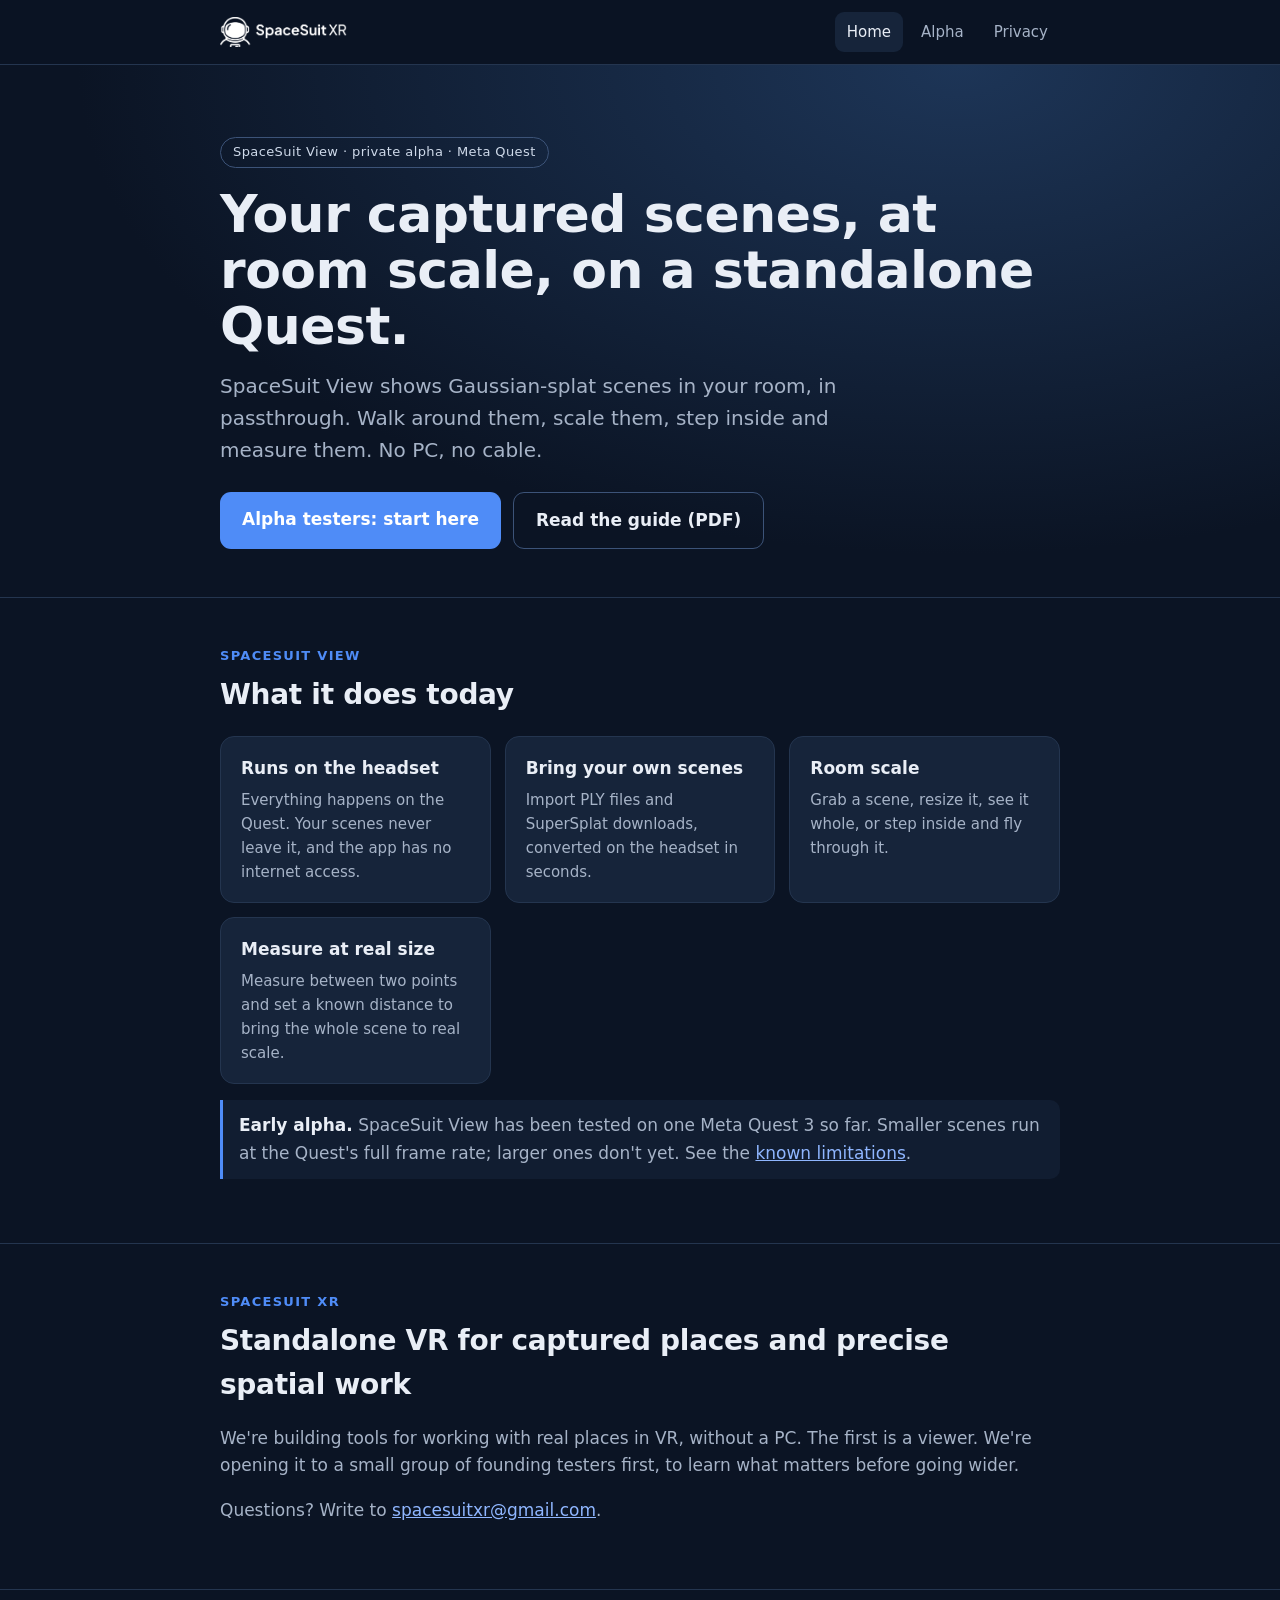
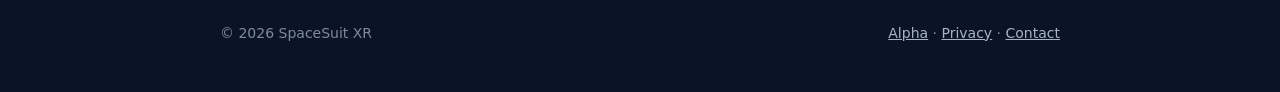
==== index.html @ 12842322 "spacesuitxr.com: home, alpha feedback page, privacy, guide Co-Authored-By: Claude Opus 5.5 <noreply@" ====
<!doctype html>
<html lang="en">
<head>
<meta charset="utf-8">
<meta name="viewport" content="width=device-width, initial-scale=1">
<title>SpaceSuit XR</title>
<meta name="description" content="Standalone VR for captured places and precise spatial work. SpaceSuit View, our first app, is in private alpha on Meta Quest.">
<link rel="icon" type="image/png" sizes="32x32" href="/assets/favicon-32.png">
<link rel="apple-touch-icon" href="/assets/apple-touch-icon.png">
<link rel="stylesheet" href="/assets/site.css">
</head>
<body>

<header class="top">
  <div class="wrap">
    <a class="brand" href="/"><img src="/assets/lockup-white.png" alt="SpaceSuit XR"></a>
    <nav class="nav">
      <a href="/" aria-current="page">Home</a>
      <a href="/alpha/">Alpha</a>
      <a href="/privacy/">Privacy</a>
    </nav>
  </div>
</header>

<main>
  <section class="hero">
    <div class="wrap">
      <span class="pill">SpaceSuit View · private alpha · Meta Quest</span>
      <h1>Your captured scenes, at room scale, on a standalone Quest.</h1>
      <p class="lede">SpaceSuit View shows Gaussian-splat scenes in your room, in passthrough. Walk around them, scale
        them, step inside and measure them. No PC, no cable.</p>
      <div class="btns">
        <a class="btn" href="/alpha/">Alpha testers: start here</a>
        <a class="btn ghost" href="/guide/SpaceSuit-View-Guide.pdf">Read the guide (PDF)</a>
      </div>
    </div>
  </section>

  <section class="block">
    <div class="wrap">
      <p class="kicker">SpaceSuit View</p>
      <h2>What it does today</h2>
      <div class="grid">
        <div class="card"><h3>Runs on the headset</h3><p>Everything happens on the Quest. Your scenes never leave it, and the app has no internet access.</p></div>
        <div class="card"><h3>Bring your own scenes</h3><p>Import PLY files and SuperSplat downloads, converted on the headset in seconds.</p></div>
        <div class="card"><h3>Room scale</h3><p>Grab a scene, resize it, see it whole, or step inside and fly through it.</p></div>
        <div class="card"><h3>Measure at real size</h3><p>Measure between two points and set a known distance to bring the whole scene to real scale.</p></div>
      </div>
      <p class="note"><b>Early alpha.</b> SpaceSuit View has been tested on one Meta Quest 3 so far. Smaller scenes
        run at the Quest's full frame rate; larger ones don't yet. See the
        <a href="/alpha/#limitations">known limitations</a>.</p>
    </div>
  </section>

  <section class="block">
    <div class="wrap">
      <p class="kicker">SpaceSuit XR</p>
      <h2>Standalone VR for captured places and precise spatial work</h2>
      <p class="muted">We're building tools for working with real places in VR, without a PC. The first is a viewer.
        We're opening it to a small group of founding testers first, to learn what matters before going wider.</p>
      <p class="muted">Questions? Write to <a href="mailto:spacesuitxr@gmail.com">spacesuitxr@gmail.com</a>.</p>
    </div>
  </section>
</main>

<footer>
  <div class="wrap">
    <span>© 2026 SpaceSuit XR</span>
    <span><a href="/alpha/">Alpha</a> · <a href="/privacy/">Privacy</a> · <a href="mailto:spacesuitxr@gmail.com">Contact</a></span>
  </div>
</footer>

</body>
</html>
---- assets/site.css ----
/* SpaceSuit XR site. One stylesheet, no build step. Dark by design: the brand is navy and the
   alpha page is mostly read in the Quest Browser. */
:root {
  --bg: #0b1424;
  --bg-2: #111d31;
  --panel: #16243a;
  --line: #24354f;
  --text: #e9eef6;
  --soft: #a6b3c7;
  --faint: #7d8ba1;
  --blue: #4f8cf7;
  --blue-2: #3a74db;
  --ok: #3fbf86;
  --warn: #e8a33a;
  --err: #ef6b6b;
  --radius: 14px;
  --wrap: 880px;
}
* { box-sizing: border-box; }
html { -webkit-text-size-adjust: 100%; }
body {
  margin: 0;
  background: var(--bg);
  color: var(--text);
  font: 17px/1.6 "Segoe UI", system-ui, -apple-system, Roboto, "Helvetica Neue", Arial, sans-serif;
}
a { color: #8fb6ff; }
a:hover { color: #b8d0ff; }
img { max-width: 100%; height: auto; }

.wrap { max-width: var(--wrap); margin: 0 auto; padding: 0 20px; }

/* header */
.top { border-bottom: 1px solid var(--line); background: rgba(11, 20, 36, 0.92); position: sticky; top: 0; z-index: 5;
       backdrop-filter: blur(6px); }
.top .wrap { display: flex; align-items: center; justify-content: space-between; gap: 16px; min-height: 64px; }
.brand img { height: 30px; width: auto; display: block; }
.nav { display: flex; gap: 6px; flex-wrap: wrap; }
.nav a { color: var(--soft); text-decoration: none; padding: 8px 12px; border-radius: 9px; font-size: 15px; }
.nav a:hover, .nav a[aria-current="page"] { color: var(--text); background: var(--panel); }

/* hero */
.hero { padding: 72px 0 48px; background: radial-gradient(ellipse at 75% 0%, #1d3557 0%, var(--bg) 65%); }
.pill { display: inline-block; font-size: 13px; letter-spacing: 0.4px; color: #cfdaea; border: 1px solid #3c5378;
        border-radius: 999px; padding: 4px 12px; margin-bottom: 18px; }
h1 { font-size: clamp(34px, 6vw, 52px); line-height: 1.08; margin: 0 0 16px; letter-spacing: -0.5px; }
.lede { font-size: 20px; color: var(--soft); max-width: 640px; margin: 0 0 26px; }
h2 { font-size: 28px; margin: 0 0 8px; letter-spacing: -0.3px; }
h3 { font-size: 19px; margin: 26px 0 8px; }
section.block { padding: 48px 0; border-top: 1px solid var(--line); }
.kicker { color: var(--blue); font-size: 13px; font-weight: 600; letter-spacing: 1.3px; text-transform: uppercase;
          margin: 0 0 6px; }
.muted { color: var(--soft); }
.small { font-size: 14px; color: var(--faint); }

.btn { display: inline-block; background: var(--blue); color: #fff; text-decoration: none; font-weight: 600;
       border: 0; border-radius: 11px; padding: 14px 22px; font-size: 17px; cursor: pointer; min-height: 52px; }
.btn:hover { background: var(--blue-2); color: #fff; }
.btn.ghost { background: transparent; border: 1px solid #3c5378; color: var(--text); }
.btn.ghost:hover { background: var(--panel); }
.btns { display: flex; gap: 12px; flex-wrap: wrap; }

.grid { display: grid; grid-template-columns: repeat(auto-fit, minmax(240px, 1fr)); gap: 14px; margin-top: 18px; }
.card { background: var(--panel); border: 1px solid var(--line); border-radius: var(--radius); padding: 18px 20px; }
.card h3 { margin: 0 0 6px; font-size: 17px; }
.card p { margin: 0; color: var(--soft); font-size: 15px; }

.note { background: var(--bg-2); border-left: 3px solid var(--blue); border-radius: 0 10px 10px 0; padding: 12px 16px;
        margin: 16px 0; color: var(--soft); }
.note b { color: var(--text); }

ol.steps { padding-left: 22px; }
ol.steps li { margin-bottom: 8px; }

table { width: 100%; border-collapse: collapse; margin: 10px 0 16px; font-size: 15px; }
th { text-align: left; color: var(--faint); font-weight: 600; font-size: 13px; letter-spacing: 0.8px;
     text-transform: uppercase; border-bottom: 1px solid var(--line); padding: 8px 10px; }
td { border-bottom: 1px solid var(--line); padding: 10px; vertical-align: top; }

.drawing { background: var(--panel); border-radius: var(--radius); padding: 16px; margin: 16px 0; }
.drawing img { display: block; width: 100%; }

/* feedback form: large targets for a controller pointer */
form.fb { background: var(--panel); border: 1px solid var(--line); border-radius: var(--radius); padding: 24px;
          margin-top: 18px; }
.field { margin-bottom: 22px; border: 0; padding: 0; }
.field > label, .field > legend { display: block; font-weight: 600; margin-bottom: 8px; padding: 0; }
.field .hint { display: block; font-weight: 400; color: var(--faint); font-size: 14px; margin-top: 2px; }
input[type="text"], input[type="email"], textarea, select {
  width: 100%; background: var(--bg); color: var(--text); border: 1px solid #33496b; border-radius: 10px;
  padding: 13px 14px; font: inherit; min-height: 52px;
}
textarea { min-height: 150px; resize: vertical; }
input:focus, textarea:focus, select:focus { outline: 2px solid var(--blue); outline-offset: 1px; border-color: var(--blue); }
.choices { display: flex; flex-wrap: wrap; gap: 10px; }
.choices label { display: flex; align-items: center; gap: 10px; background: var(--bg); border: 1px solid #33496b;
                 border-radius: 10px; padding: 12px 16px; min-height: 52px; cursor: pointer; font-weight: 500; }
.choices input { width: 20px; height: 20px; accent-color: var(--blue); margin: 0; }
.choices label:has(input:checked) { border-color: var(--blue); background: #1a2d4d; }
.row2 { display: grid; grid-template-columns: 1fr 1fr; gap: 14px; }
.status { margin-top: 14px; padding: 12px 16px; border-radius: 10px; display: none; }
.status.ok { display: block; background: rgba(63, 191, 134, 0.12); border: 1px solid var(--ok); }
.status.err { display: block; background: rgba(239, 107, 107, 0.12); border: 1px solid var(--err); }

/* footer */
footer { border-top: 1px solid var(--line); padding: 32px 0 48px; color: var(--faint); font-size: 14px; }
footer .wrap { display: flex; justify-content: space-between; gap: 16px; flex-wrap: wrap; }
footer a { color: var(--soft); }

/* privacy page and other long text */
.prose { max-width: 720px; }
.prose h2 { margin-top: 36px; font-size: 22px; }
.prose ul { padding-left: 22px; }
.prose li { margin-bottom: 6px; }

@media (max-width: 640px) {
  body { font-size: 16px; }
  .hero { padding: 48px 0 32px; }
  .row2 { grid-template-columns: 1fr; }
  .nav a { padding: 8px 9px; }
  .brand img { height: 24px; }
  form.fb { padding: 18px; }
}
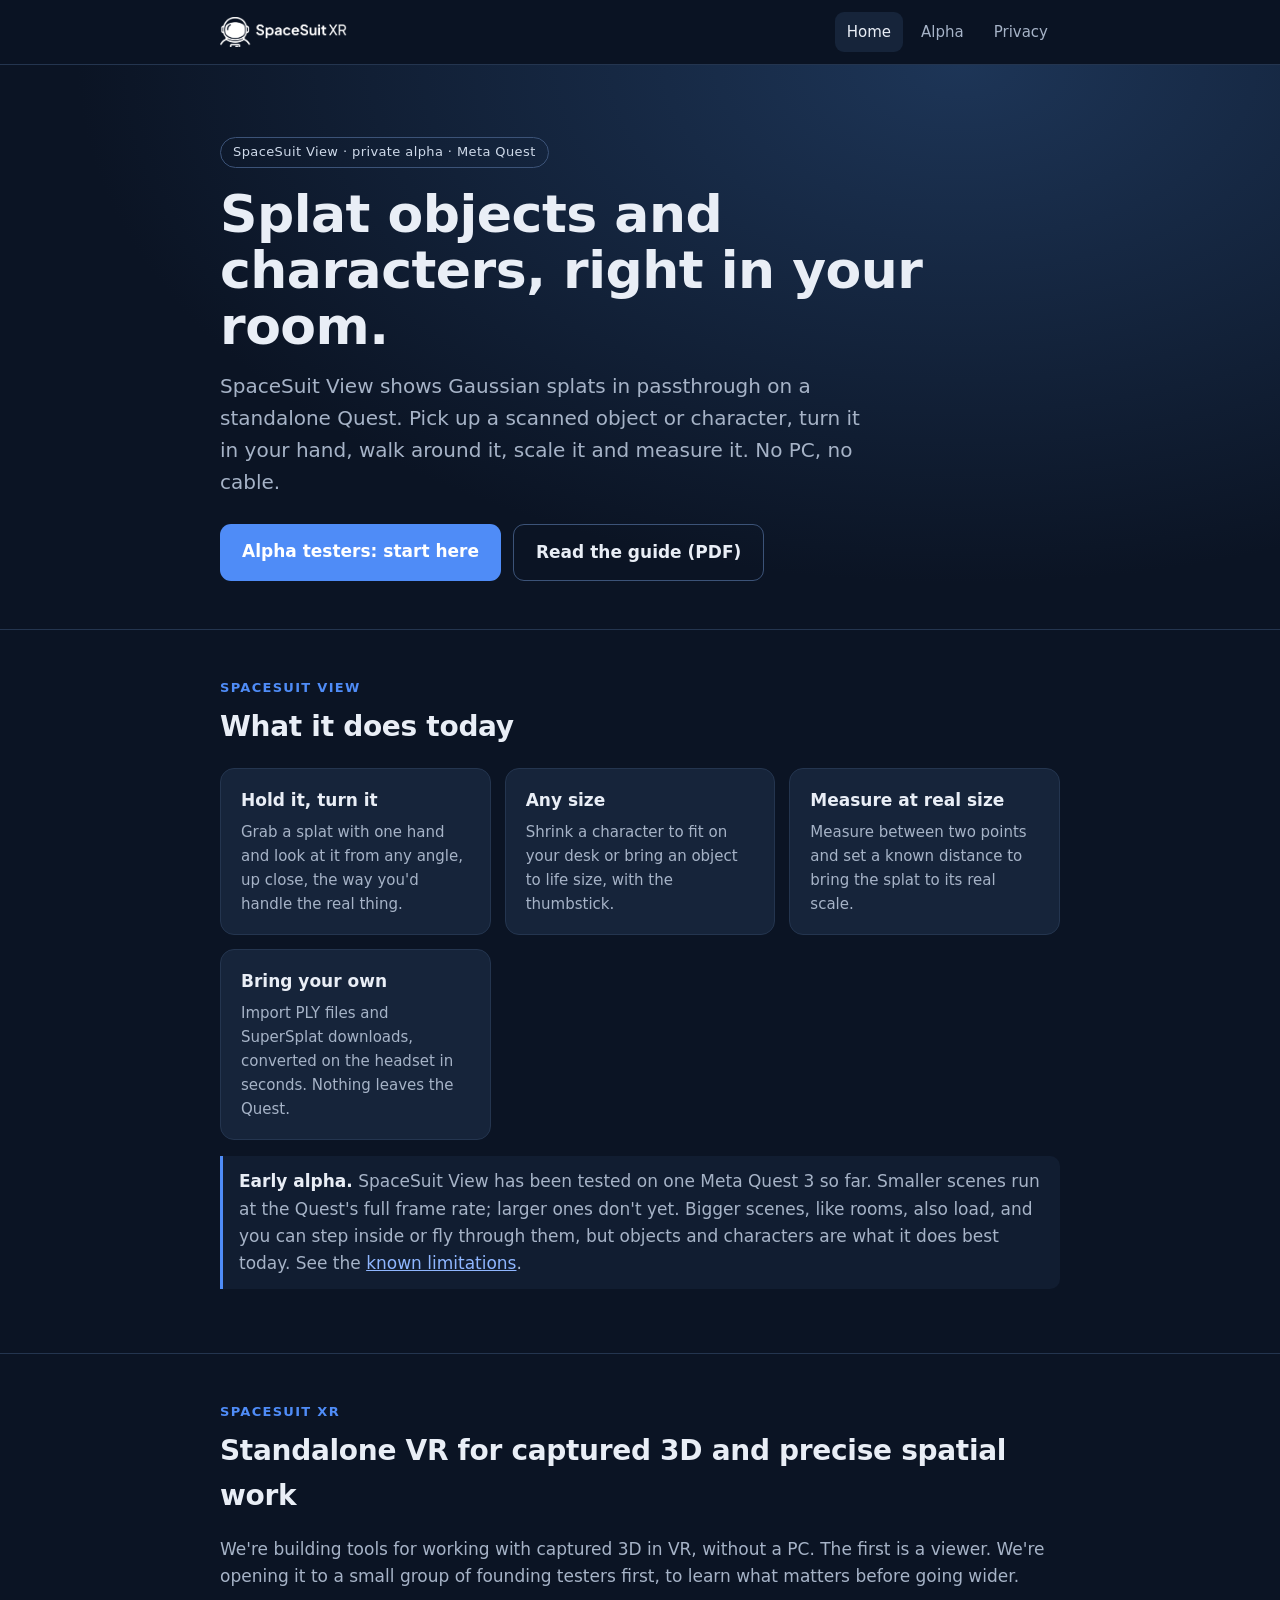
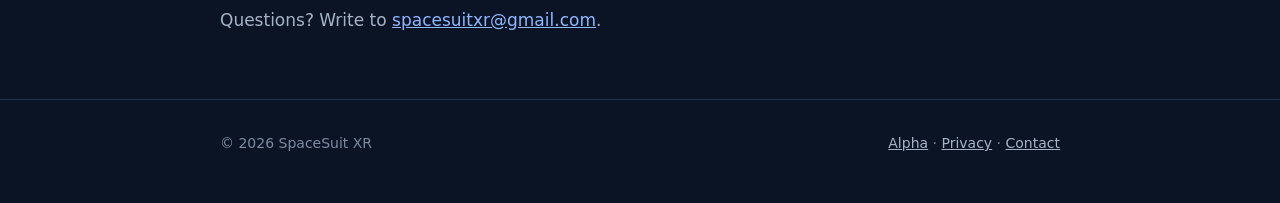
==== commit f1b0ddc4: "Lead with objects and characters, not places; rooms as a secondary use Co-Authored-By: Claude Opus 5" ====
--- a/index.html
+++ b/index.html
@@ -4,7 +4,7 @@
 <meta charset="utf-8">
 <meta name="viewport" content="width=device-width, initial-scale=1">
 <title>SpaceSuit XR</title>
-<meta name="description" content="Standalone VR for captured places and precise spatial work. SpaceSuit View, our first app, is in private alpha on Meta Quest.">
+<meta name="description" content="SpaceSuit View puts Gaussian-splat objects and characters in your room on a standalone Meta Quest. Pick them up, turn them, scale and measure them. Private alpha.">
 <link rel="icon" type="image/png" sizes="32x32" href="/assets/favicon-32.png">
 <link rel="apple-touch-icon" href="/assets/apple-touch-icon.png">
 <link rel="stylesheet" href="/assets/site.css">
@@ -26,9 +26,9 @@
   <section class="hero">
     <div class="wrap">
       <span class="pill">SpaceSuit View · private alpha · Meta Quest</span>
-      <h1>Your captured scenes, at room scale, on a standalone Quest.</h1>
-      <p class="lede">SpaceSuit View shows Gaussian-splat scenes in your room, in passthrough. Walk around them, scale
-        them, step inside and measure them. No PC, no cable.</p>
+      <h1>Splat objects and characters, right in your room.</h1>
+      <p class="lede">SpaceSuit View shows Gaussian splats in passthrough on a standalone Quest. Pick up a scanned
+        object or character, turn it in your hand, walk around it, scale it and measure it. No PC, no cable.</p>
       <div class="btns">
         <a class="btn" href="/alpha/">Alpha testers: start here</a>
         <a class="btn ghost" href="/guide/SpaceSuit-View-Guide.pdf">Read the guide (PDF)</a>
@@ -41,13 +41,14 @@
       <p class="kicker">SpaceSuit View</p>
       <h2>What it does today</h2>
       <div class="grid">
-        <div class="card"><h3>Runs on the headset</h3><p>Everything happens on the Quest. Your scenes never leave it, and the app has no internet access.</p></div>
-        <div class="card"><h3>Bring your own scenes</h3><p>Import PLY files and SuperSplat downloads, converted on the headset in seconds.</p></div>
-        <div class="card"><h3>Room scale</h3><p>Grab a scene, resize it, see it whole, or step inside and fly through it.</p></div>
-        <div class="card"><h3>Measure at real size</h3><p>Measure between two points and set a known distance to bring the whole scene to real scale.</p></div>
+        <div class="card"><h3>Hold it, turn it</h3><p>Grab a splat with one hand and look at it from any angle, up close, the way you'd handle the real thing.</p></div>
+        <div class="card"><h3>Any size</h3><p>Shrink a character to fit on your desk or bring an object to life size, with the thumbstick.</p></div>
+        <div class="card"><h3>Measure at real size</h3><p>Measure between two points and set a known distance to bring the splat to its real scale.</p></div>
+        <div class="card"><h3>Bring your own</h3><p>Import PLY files and SuperSplat downloads, converted on the headset in seconds. Nothing leaves the Quest.</p></div>
       </div>
       <p class="note"><b>Early alpha.</b> SpaceSuit View has been tested on one Meta Quest 3 so far. Smaller scenes
-        run at the Quest's full frame rate; larger ones don't yet. See the
+        run at the Quest's full frame rate; larger ones don't yet. Bigger scenes, like rooms, also load, and you can step
+        inside or fly through them, but objects and characters are what it does best today. See the
         <a href="/alpha/#limitations">known limitations</a>.</p>
     </div>
   </section>
@@ -55,8 +56,8 @@
   <section class="block">
     <div class="wrap">
       <p class="kicker">SpaceSuit XR</p>
-      <h2>Standalone VR for captured places and precise spatial work</h2>
-      <p class="muted">We're building tools for working with real places in VR, without a PC. The first is a viewer.
+      <h2>Standalone VR for captured 3D and precise spatial work</h2>
+      <p class="muted">We're building tools for working with captured 3D in VR, without a PC. The first is a viewer.
         We're opening it to a small group of founding testers first, to learn what matters before going wider.</p>
       <p class="muted">Questions? Write to <a href="mailto:spacesuitxr@gmail.com">spacesuitxr@gmail.com</a>.</p>
     </div>
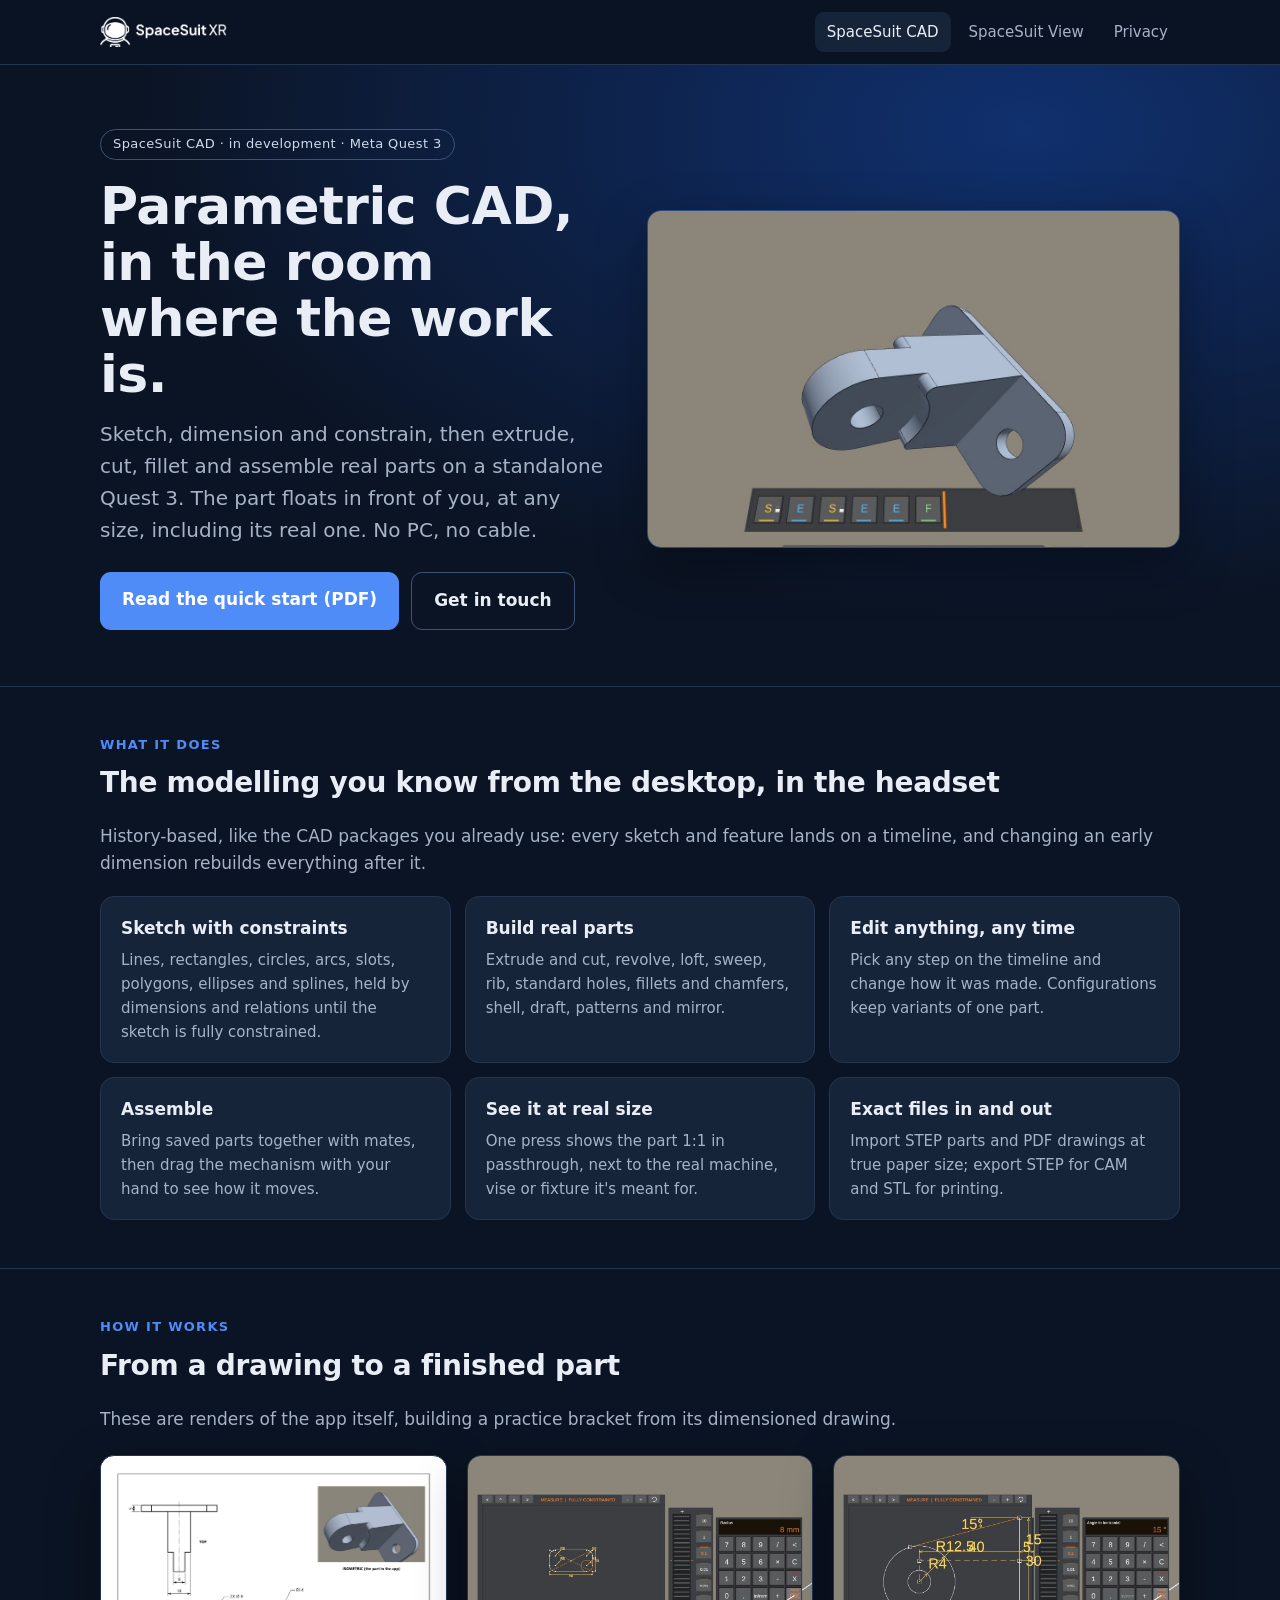
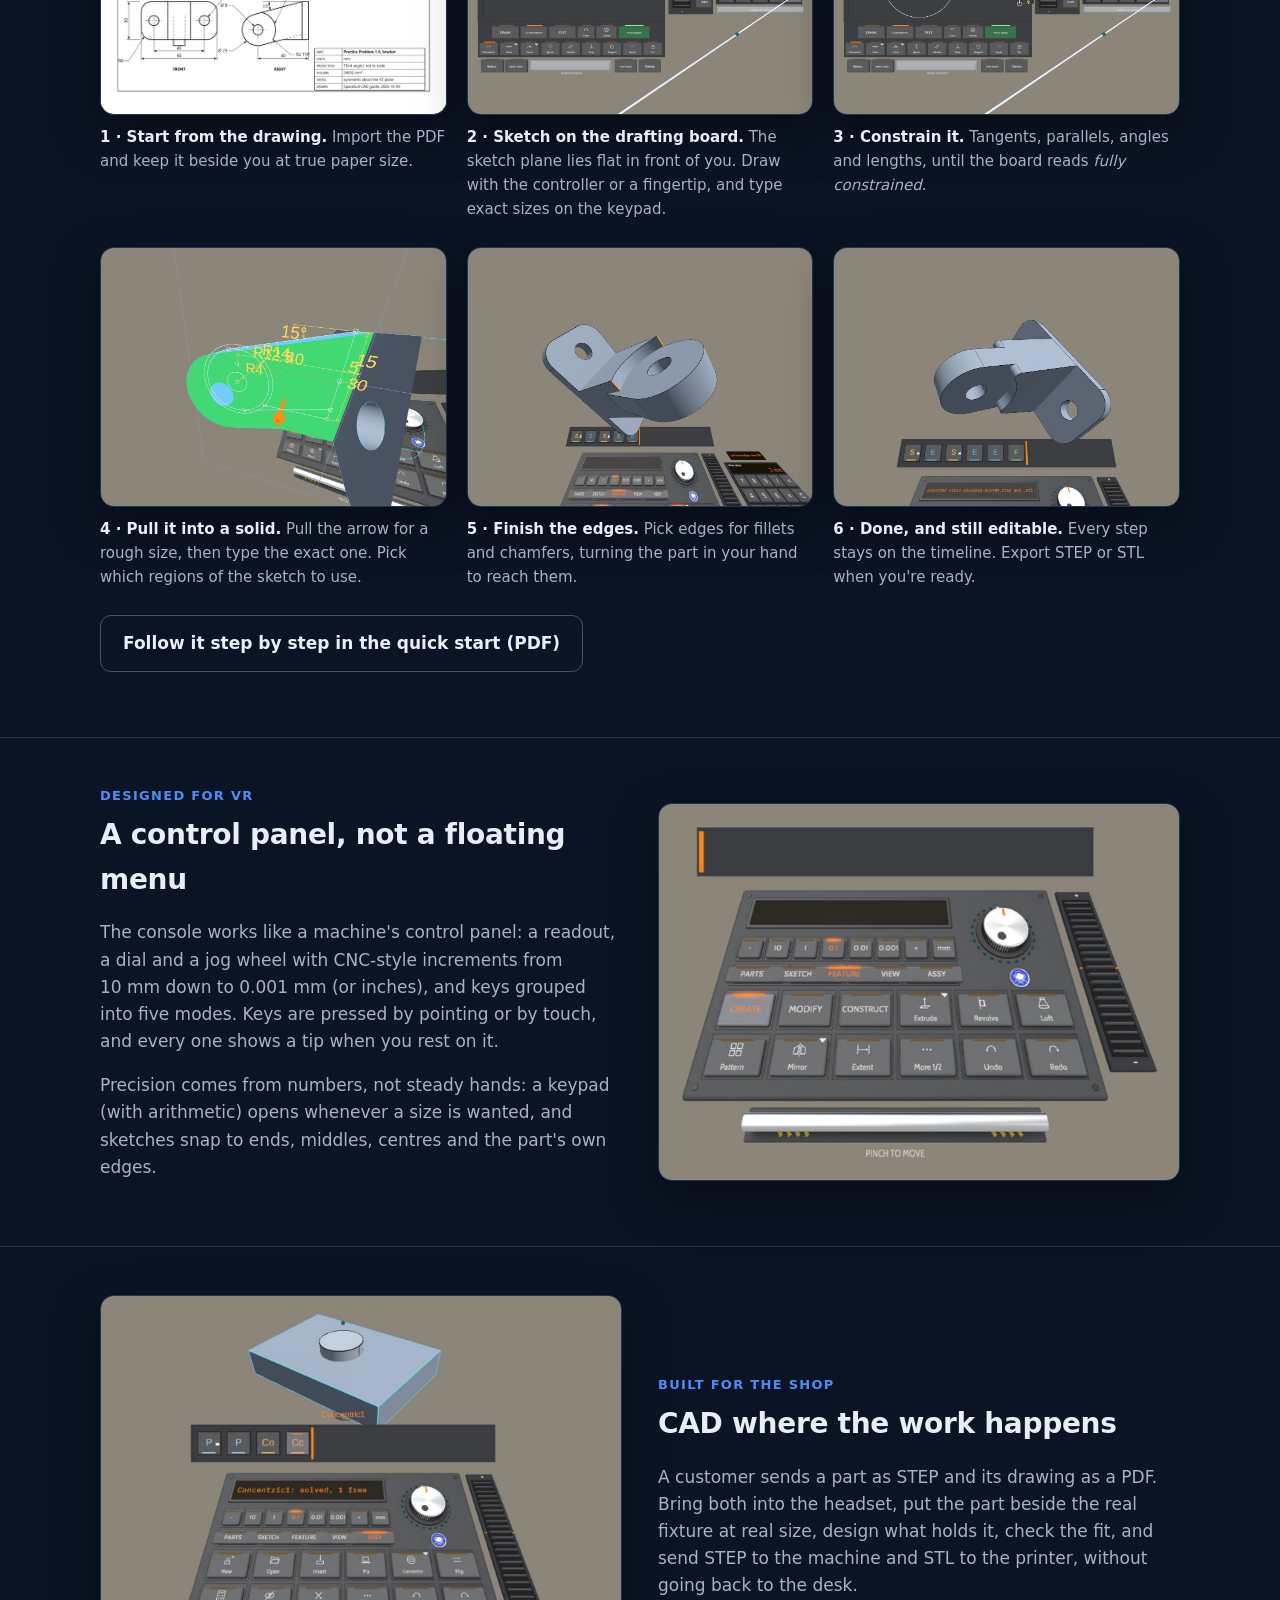
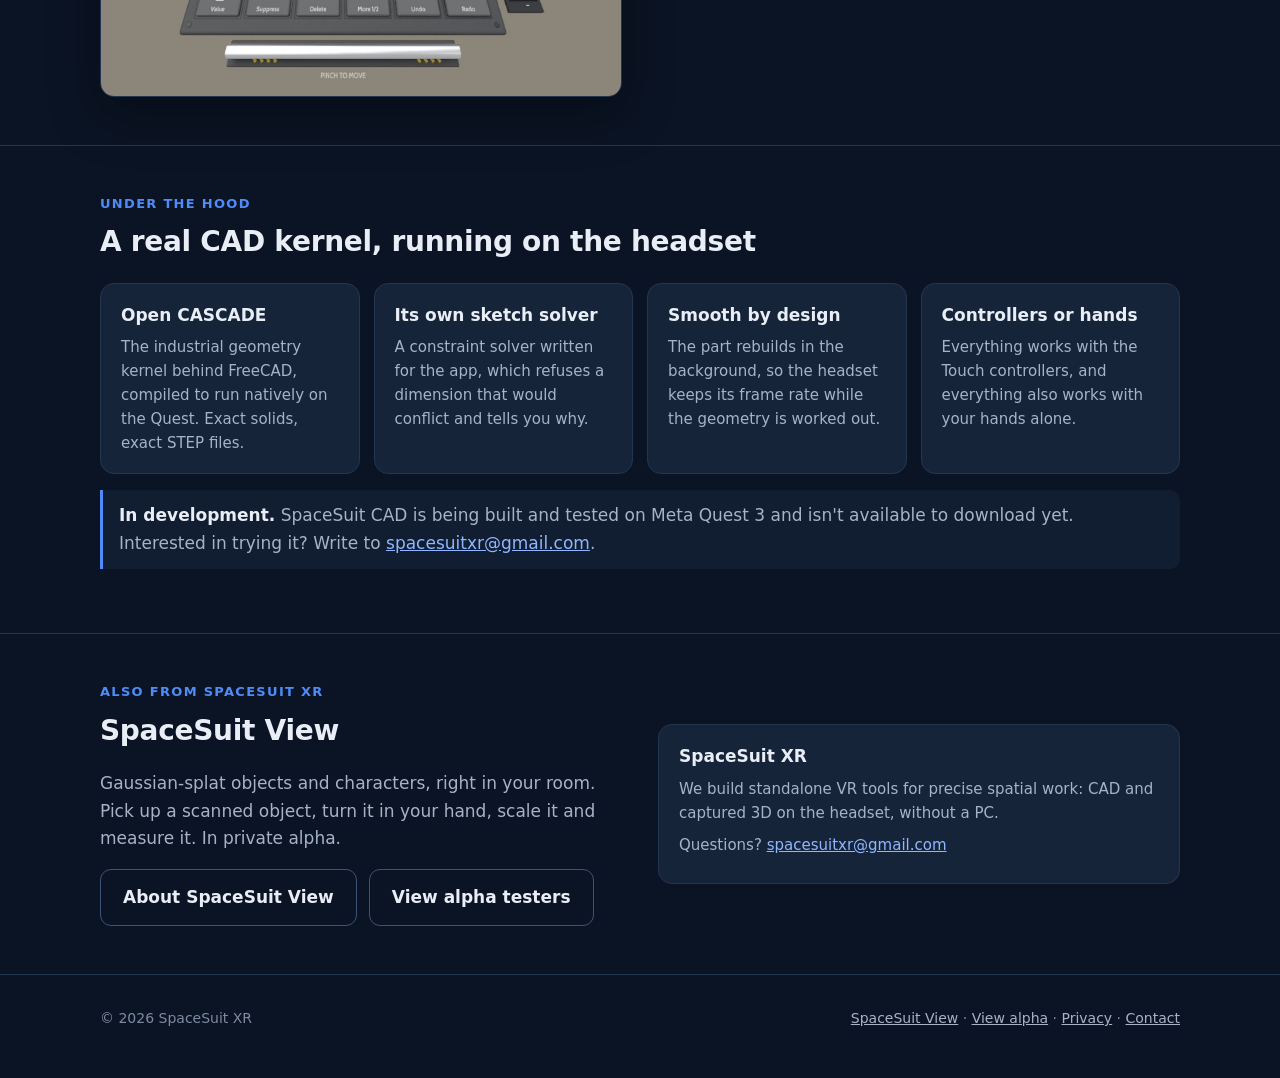
==== commit 58545f0f: "SpaceSuit CAD becomes the home page; SpaceSuit View moves to /view/ Co-Authored-By: Claude Opus 5.5 " ====
--- a/index.html
+++ b/index.html
@@ -3,8 +3,8 @@
 <head>
 <meta charset="utf-8">
 <meta name="viewport" content="width=device-width, initial-scale=1">
-<title>SpaceSuit XR</title>
-<meta name="description" content="SpaceSuit View puts Gaussian-splat objects and characters in your room on a standalone Meta Quest. Pick them up, turn them, scale and measure them. Private alpha.">
+<title>SpaceSuit CAD · SpaceSuit XR</title>
+<meta name="description" content="SpaceSuit CAD is parametric CAD that runs on its own on a Meta Quest 3. Sketch, constrain, extrude, fillet and assemble real parts in your room, at real size, with controllers or your hands.">
 <link rel="icon" type="image/png" sizes="32x32" href="/assets/favicon-32.png">
 <link rel="apple-touch-icon" href="/assets/apple-touch-icon.png">
 <link rel="stylesheet" href="/assets/site.css">
@@ -12,62 +12,148 @@
 <body>
 
 <header class="top">
-  <div class="wrap">
+  <div class="wrap wide">
     <a class="brand" href="/"><img src="/assets/lockup-white.png" alt="SpaceSuit XR"></a>
     <nav class="nav">
-      <a href="/" aria-current="page">Home</a>
-      <a href="/alpha/">Alpha</a>
+      <a href="/" aria-current="page">SpaceSuit CAD</a>
+      <a href="/view/">SpaceSuit View</a>
       <a href="/privacy/">Privacy</a>
     </nav>
   </div>
 </header>
 
 <main>
-  <section class="hero">
-    <div class="wrap">
-      <span class="pill">SpaceSuit View · private alpha · Meta Quest</span>
-      <h1>Splat objects and characters, right in your room.</h1>
-      <p class="lede">SpaceSuit View shows Gaussian splats in passthrough on a standalone Quest. Pick up a scanned
-        object or character, turn it in your hand, walk around it, scale it and measure it. No PC, no cable.</p>
-      <div class="btns">
-        <a class="btn" href="/alpha/">Alpha testers: start here</a>
-        <a class="btn ghost" href="/guide/SpaceSuit-View-Guide.pdf">Read the guide (PDF)</a>
+  <section class="hero hero-cad">
+    <div class="wrap wide">
+      <div class="hero-grid">
+        <div>
+          <span class="pill">SpaceSuit CAD · in development · Meta Quest 3</span>
+          <h1>Parametric CAD, in the room where the work is.</h1>
+          <p class="lede">Sketch, dimension and constrain, then extrude, cut, fillet and assemble real parts on a
+            standalone Quest&nbsp;3. The part floats in front of you, at any size, including its real one.
+            No PC, no cable.</p>
+          <div class="btns">
+            <a class="btn" href="/guide/SpaceSuit-CAD-Quick-Start.pdf">Read the quick start (PDF)</a>
+            <a class="btn ghost" href="mailto:spacesuitxr@gmail.com?subject=SpaceSuit%20CAD">Get in touch</a>
+          </div>
+        </div>
+        <figure class="shot hero-shot"><img src="/assets/cad/hero.jpg" alt="A finished bracket floating above the SpaceSuit CAD console and timeline"></figure>
       </div>
     </div>
   </section>
 
   <section class="block">
-    <div class="wrap">
-      <p class="kicker">SpaceSuit View</p>
-      <h2>What it does today</h2>
-      <div class="grid">
-        <div class="card"><h3>Hold it, turn it</h3><p>Grab a splat with one hand and look at it from any angle, up close, the way you'd handle the real thing.</p></div>
-        <div class="card"><h3>Any size</h3><p>Shrink a character to fit on your desk or bring an object to life size, with the thumbstick.</p></div>
-        <div class="card"><h3>Measure at real size</h3><p>Measure between two points and set a known distance to bring the splat to its real scale.</p></div>
-        <div class="card"><h3>Bring your own</h3><p>Import PLY files and SuperSplat downloads, converted on the headset in seconds. Nothing leaves the Quest.</p></div>
+    <div class="wrap wide">
+      <p class="kicker">What it does</p>
+      <h2>The modelling you know from the desktop, in the headset</h2>
+      <p class="muted">History-based, like the CAD packages you already use: every sketch and feature lands on a
+        timeline, and changing an early dimension rebuilds everything after it.</p>
+      <div class="grid grid3">
+        <div class="card"><h3>Sketch with constraints</h3><p>Lines, rectangles, circles, arcs, slots, polygons, ellipses and splines, held by dimensions and relations until the sketch is fully constrained.</p></div>
+        <div class="card"><h3>Build real parts</h3><p>Extrude and cut, revolve, loft, sweep, rib, standard holes, fillets and chamfers, shell, draft, patterns and mirror.</p></div>
+        <div class="card"><h3>Edit anything, any time</h3><p>Pick any step on the timeline and change how it was made. Configurations keep variants of one part.</p></div>
+        <div class="card"><h3>Assemble</h3><p>Bring saved parts together with mates, then drag the mechanism with your hand to see how it moves.</p></div>
+        <div class="card"><h3>See it at real size</h3><p>One press shows the part 1:1 in passthrough, next to the real machine, vise or fixture it's meant for.</p></div>
+        <div class="card"><h3>Exact files in and out</h3><p>Import STEP parts and PDF drawings at true paper size; export STEP for CAM and STL for printing.</p></div>
       </div>
-      <p class="note"><b>Early alpha.</b> SpaceSuit View has been tested on one Meta Quest 3 so far. Smaller scenes
-        run at the Quest's full frame rate; larger ones don't yet. Bigger scenes, like rooms, also load, and you can step
-        inside or fly through them, but objects and characters are what it does best today. See the
-        <a href="/alpha/#limitations">known limitations</a>.</p>
     </div>
   </section>
 
   <section class="block">
-    <div class="wrap">
-      <p class="kicker">SpaceSuit XR</p>
-      <h2>Standalone VR for captured 3D and precise spatial work</h2>
-      <p class="muted">We're building tools for working with captured 3D in VR, without a PC. The first is a viewer.
-        We're opening it to a small group of founding testers first, to learn what matters before going wider.</p>
-      <p class="muted">Questions? Write to <a href="mailto:spacesuitxr@gmail.com">spacesuitxr@gmail.com</a>.</p>
+    <div class="wrap wide">
+      <p class="kicker">How it works</p>
+      <h2>From a drawing to a finished part</h2>
+      <p class="muted">These are renders of the app itself, building a practice bracket from its dimensioned drawing.</p>
+      <div class="steps-visual">
+        <figure class="shot"><img src="/assets/cad/drawing.png" alt="The dimensioned drawing of the practice bracket" class="paper">
+          <figcaption><b>1 · Start from the drawing.</b> Import the PDF and keep it beside you at true paper size.</figcaption></figure>
+        <figure class="shot"><img src="/assets/cad/sketch.jpg" alt="A sketch on the drafting board, dimensioned with the keypad open">
+          <figcaption><b>2 · Sketch on the drafting board.</b> The sketch plane lies flat in front of you. Draw with the controller or a fingertip, and type exact sizes on the keypad.</figcaption></figure>
+        <figure class="shot"><img src="/assets/cad/constrain.jpg" alt="A sketch with a 15 degree angle and tangent constraints">
+          <figcaption><b>3 · Constrain it.</b> Tangents, parallels, angles and lengths, until the board reads <em>fully constrained</em>.</figcaption></figure>
+        <figure class="shot"><img src="/assets/cad/regions.jpg" alt="An extrude with its regions highlighted and the pull arrow">
+          <figcaption><b>4 · Pull it into a solid.</b> Pull the arrow for a rough size, then type the exact one. Pick which regions of the sketch to use.</figcaption></figure>
+        <figure class="shot"><img src="/assets/cad/edges.jpg" alt="Four edges picked for a fillet">
+          <figcaption><b>5 · Finish the edges.</b> Pick edges for fillets and chamfers, turning the part in your hand to reach them.</figcaption></figure>
+        <figure class="shot"><img src="/assets/cad/done.jpg" alt="The finished bracket above the timeline">
+          <figcaption><b>6 · Done, and still editable.</b> Every step stays on the timeline. Export STEP or STL when you're ready.</figcaption></figure>
+      </div>
+      <p><a class="btn ghost" href="/guide/SpaceSuit-CAD-Quick-Start.pdf">Follow it step by step in the quick start (PDF)</a></p>
+    </div>
+  </section>
+
+  <section class="block">
+    <div class="wrap wide">
+      <div class="split">
+        <div>
+          <p class="kicker">Designed for VR</p>
+          <h2>A control panel, not a floating menu</h2>
+          <p class="muted">The console works like a machine's control panel: a readout, a dial and a jog wheel with
+            CNC-style increments from 10&nbsp;mm down to 0.001&nbsp;mm (or inches), and keys grouped into five modes. Keys
+            are pressed by pointing or by touch, and every one shows a tip when you rest on it.</p>
+          <p class="muted">Precision comes from numbers, not steady hands: a keypad (with arithmetic) opens whenever a size is
+            wanted, and sketches snap to ends, middles, centres and the part's own edges.</p>
+        </div>
+        <figure class="shot"><img src="/assets/cad/console.jpg" alt="The SpaceSuit CAD console in FEATURE mode"></figure>
+      </div>
+    </div>
+  </section>
+
+  <section class="block">
+    <div class="wrap wide">
+      <div class="split rev">
+        <figure class="shot"><img src="/assets/cad/assembly.jpg" alt="A pin mated into a plate in an assembly"></figure>
+        <div>
+          <p class="kicker">Built for the shop</p>
+          <h2>CAD where the work happens</h2>
+          <p class="muted">A customer sends a part as STEP and its drawing as a PDF. Bring both into the headset, put the
+            part beside the real fixture at real size, design what holds it, check the fit, and send STEP to the
+            machine and STL to the printer, without going back to the desk.</p>
+        </div>
+      </div>
+    </div>
+  </section>
+
+  <section class="block">
+    <div class="wrap wide">
+      <p class="kicker">Under the hood</p>
+      <h2>A real CAD kernel, running on the headset</h2>
+      <div class="grid">
+        <div class="card"><h3>Open CASCADE</h3><p>The industrial geometry kernel behind FreeCAD, compiled to run natively on the Quest. Exact solids, exact STEP files.</p></div>
+        <div class="card"><h3>Its own sketch solver</h3><p>A constraint solver written for the app, which refuses a dimension that would conflict and tells you why.</p></div>
+        <div class="card"><h3>Smooth by design</h3><p>The part rebuilds in the background, so the headset keeps its frame rate while the geometry is worked out.</p></div>
+        <div class="card"><h3>Controllers or hands</h3><p>Everything works with the Touch controllers, and everything also works with your hands alone.</p></div>
+      </div>
+      <p class="note"><b>In development.</b> SpaceSuit CAD is being built and tested on Meta Quest&nbsp;3 and isn't available
+        to download yet. Interested in trying it? Write to
+        <a href="mailto:spacesuitxr@gmail.com?subject=SpaceSuit%20CAD">spacesuitxr@gmail.com</a>.</p>
+    </div>
+  </section>
+
+  <section class="block">
+    <div class="wrap wide">
+      <div class="split">
+        <div>
+          <p class="kicker">Also from SpaceSuit XR</p>
+          <h2>SpaceSuit View</h2>
+          <p class="muted">Gaussian-splat objects and characters, right in your room. Pick up a scanned object, turn it in
+            your hand, scale it and measure it. In private alpha.</p>
+          <div class="btns"><a class="btn ghost" href="/view/">About SpaceSuit View</a><a class="btn ghost" href="/alpha/">View alpha testers</a></div>
+        </div>
+        <div class="card about">
+          <h3>SpaceSuit XR</h3>
+          <p>We build standalone VR tools for precise spatial work: CAD and captured 3D on the headset, without a PC.</p>
+          <p>Questions? <a href="mailto:spacesuitxr@gmail.com">spacesuitxr@gmail.com</a></p>
+        </div>
+      </div>
     </div>
   </section>
 </main>
 
 <footer>
-  <div class="wrap">
+  <div class="wrap wide">
     <span>© 2026 SpaceSuit XR</span>
-    <span><a href="/alpha/">Alpha</a> · <a href="/privacy/">Privacy</a> · <a href="mailto:spacesuitxr@gmail.com">Contact</a></span>
+    <span><a href="/view/">SpaceSuit View</a> · <a href="/alpha/">View alpha</a> · <a href="/privacy/">Privacy</a> · <a href="mailto:spacesuitxr@gmail.com">Contact</a></span>
   </div>
 </footer>
 
--- a/assets/site.css
+++ b/assets/site.css
@@ -121,3 +121,32 @@
   .brand img { height: 24px; }
   form.fb { padding: 18px; }
 }
+
+/* SpaceSuit CAD home (2026-10-11): wider pages, renders of the app */
+.wrap.wide { max-width: 1120px; }
+.hero-cad { padding: 64px 0 56px; background: radial-gradient(ellipse at 80% 10%, #10306e 0%, var(--bg) 62%); }
+.hero-grid { display: grid; grid-template-columns: 1fr 1.05fr; gap: 40px; align-items: center; }
+.shot { margin: 0; }
+.shot img { display: block; width: 100%; border-radius: var(--radius); border: 1px solid var(--line);
+            box-shadow: 0 18px 50px rgba(0, 0, 0, 0.35); }
+.shot img.paper { background: #fff; }
+.shot figcaption { color: var(--soft); font-size: 15px; margin-top: 10px; }
+.shot figcaption b { color: var(--text); }
+.hero-shot img { border-color: #2c4a7d; }
+.steps-visual { display: grid; grid-template-columns: repeat(3, 1fr); gap: 26px 20px; margin: 22px 0 26px; }
+.steps-visual img { aspect-ratio: 4 / 3; object-fit: cover; }
+.steps-visual img.paper { object-fit: contain; }
+.split { display: grid; grid-template-columns: 1fr 1fr; gap: 36px; align-items: center; }
+.card.about h3 { margin-top: 0; }
+.card.about p { margin: 0 0 8px; }
+@media (max-width: 900px) {
+  .hero-grid, .split { grid-template-columns: 1fr; }
+  .split.rev .shot { order: 2; }
+  .steps-visual { grid-template-columns: 1fr 1fr; }
+}
+@media (max-width: 560px) {
+  .steps-visual { grid-template-columns: 1fr; }
+}
+.grid.grid3 { grid-template-columns: repeat(3, 1fr); }
+@media (max-width: 900px) { .grid.grid3 { grid-template-columns: 1fr 1fr; } }
+@media (max-width: 560px) { .grid.grid3 { grid-template-columns: 1fr; } }
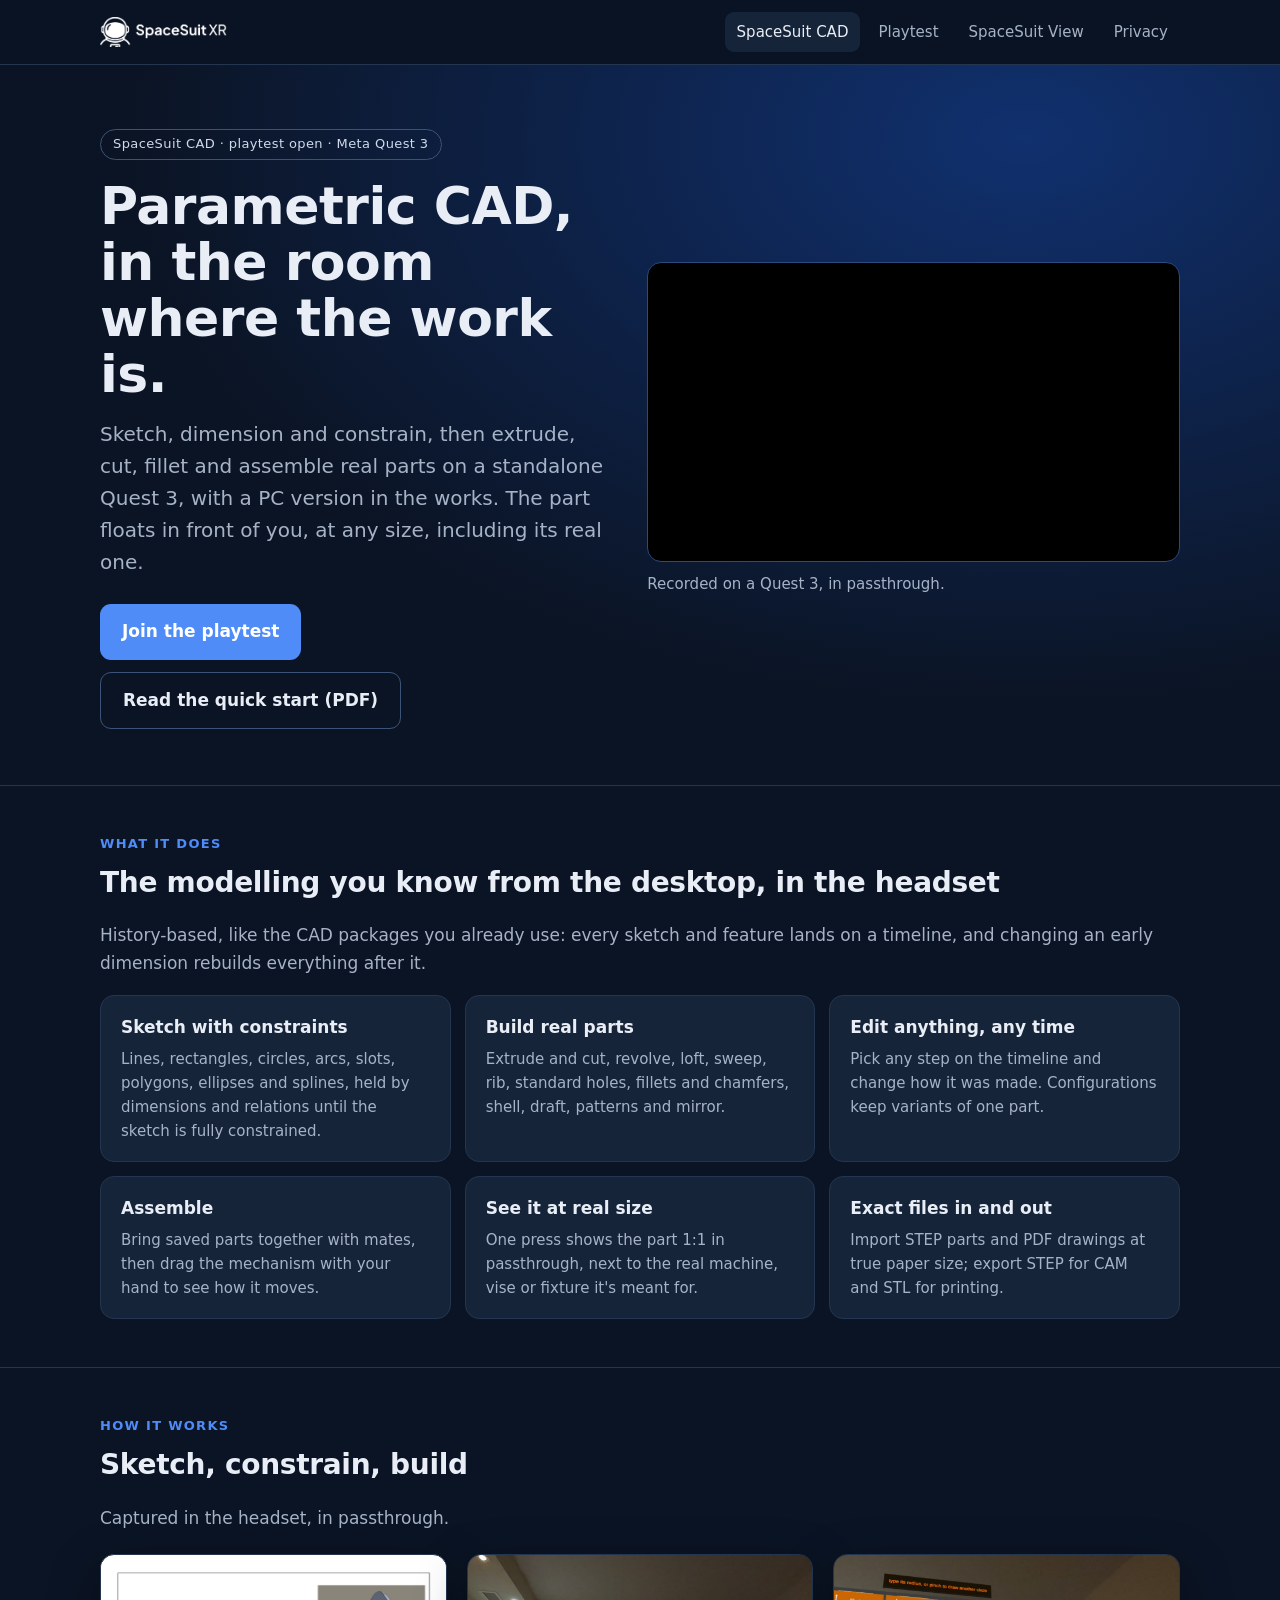
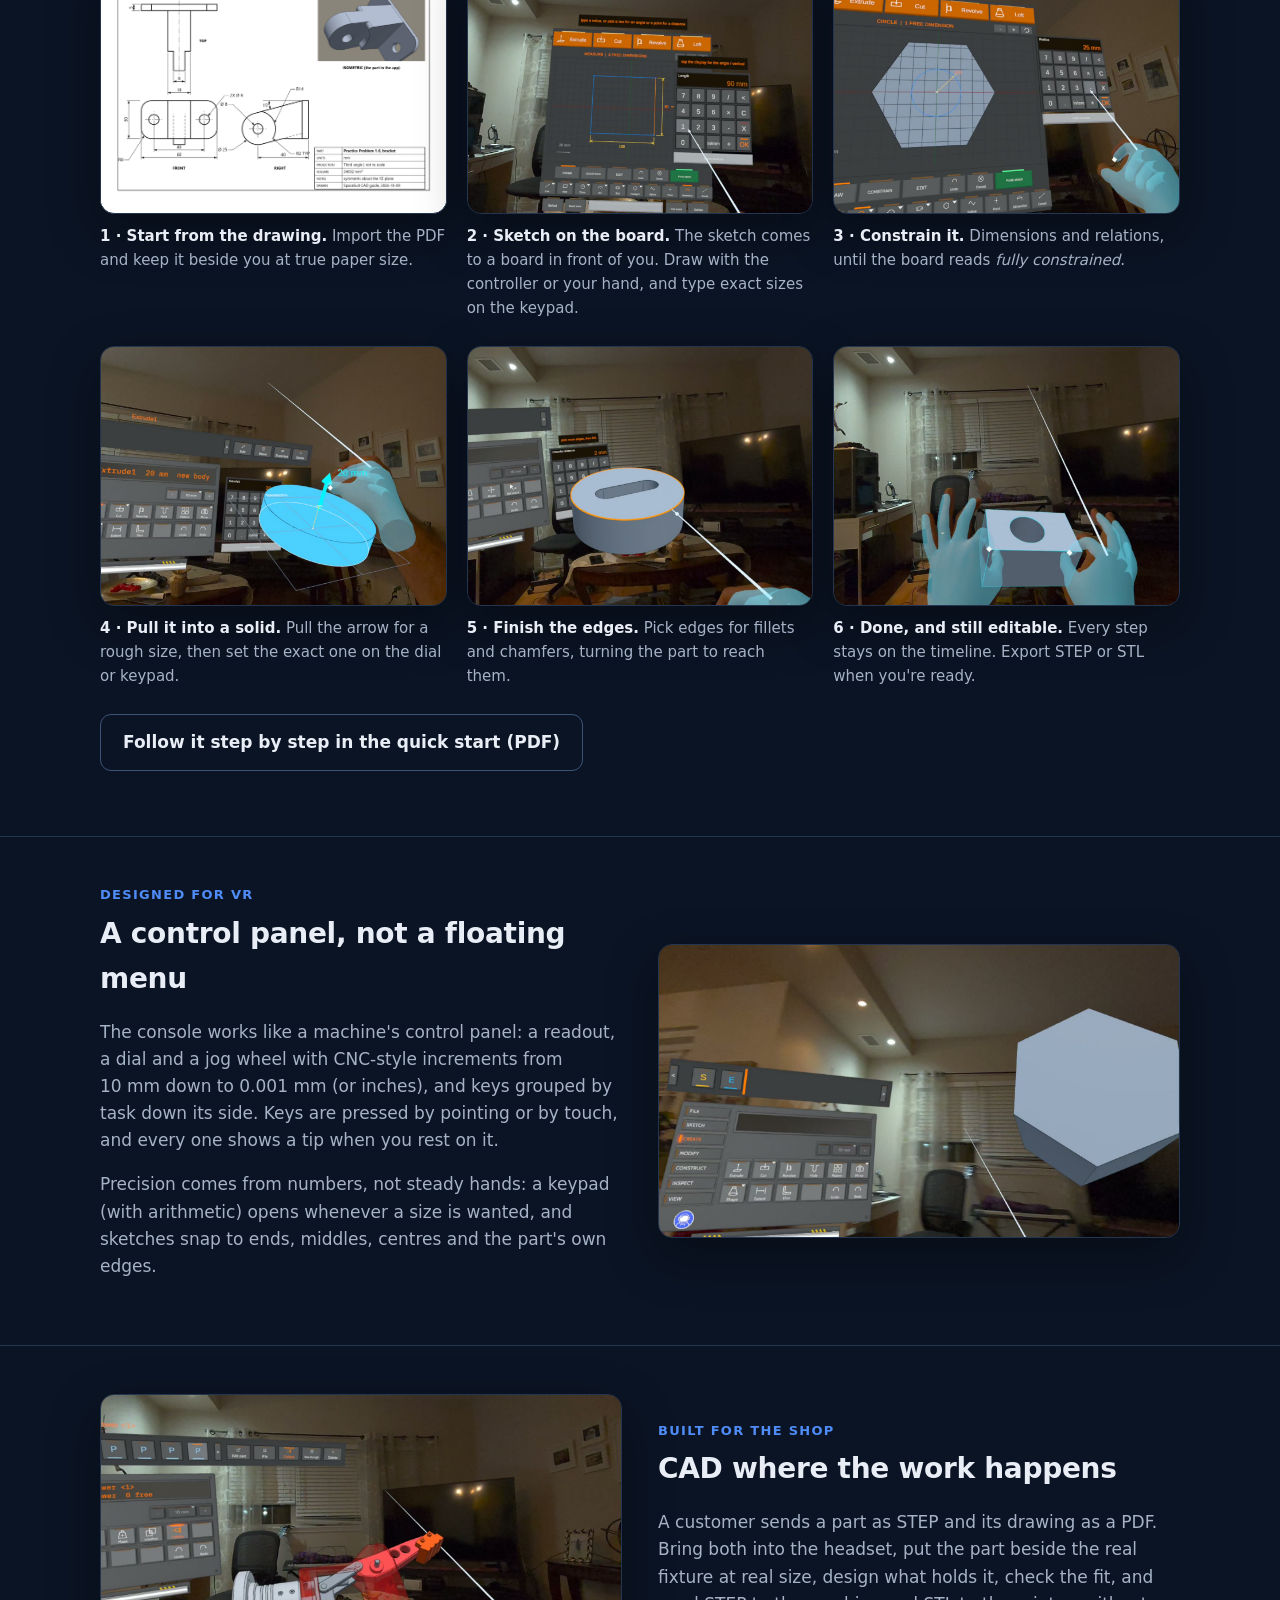
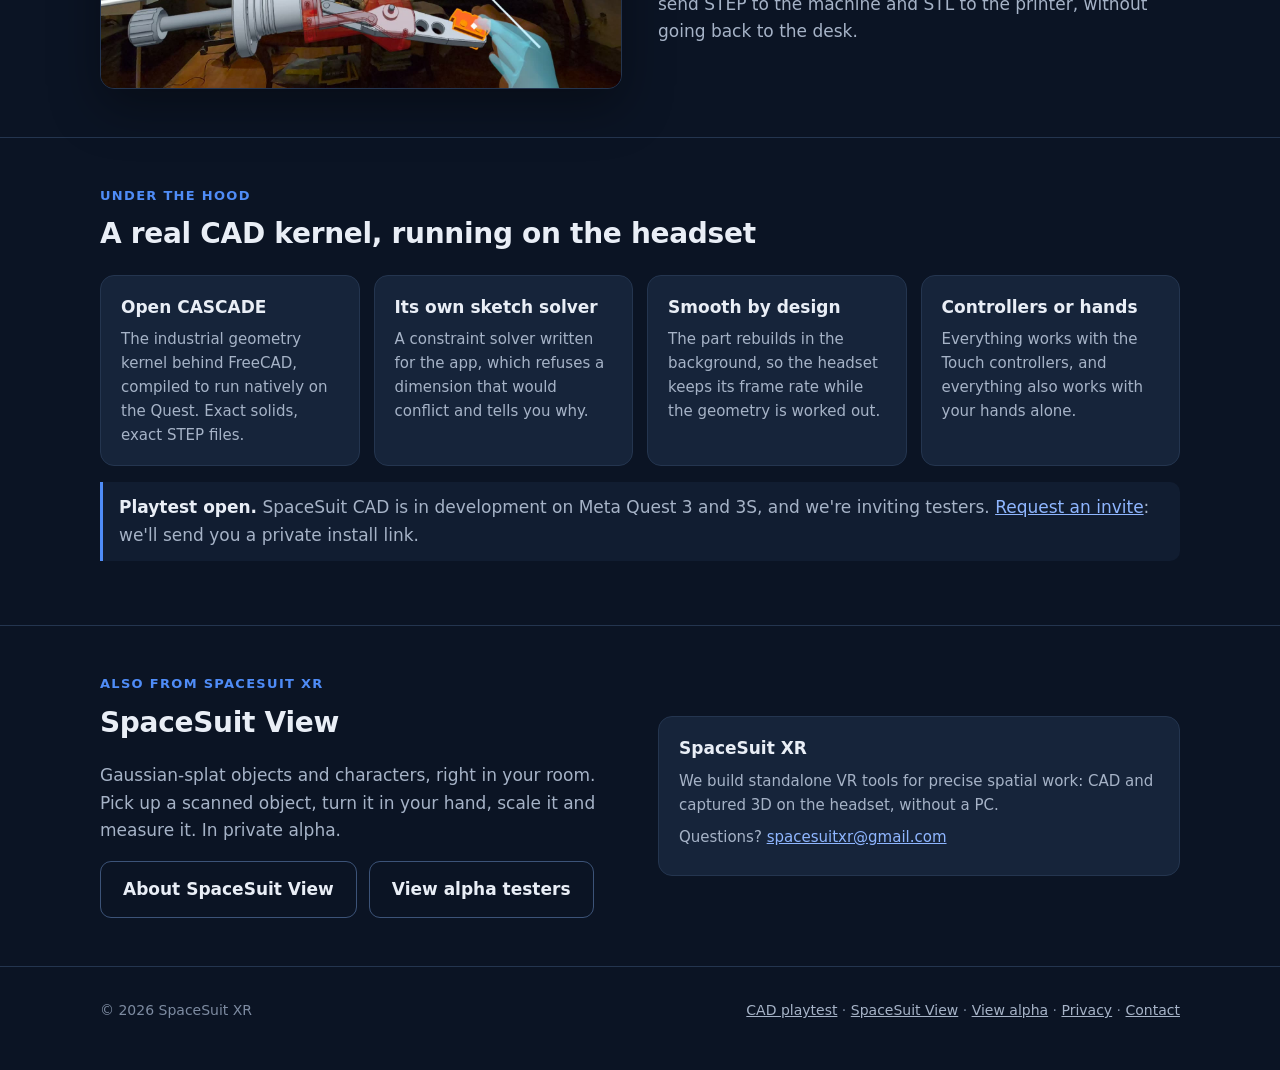
==== commit 5e63845e: "SpaceSuit CAD playtest: video in the hero, invite request page and form, current screenshots, privac" ====
--- a/index.html
+++ b/index.html
@@ -4,7 +4,7 @@
 <meta charset="utf-8">
 <meta name="viewport" content="width=device-width, initial-scale=1">
 <title>SpaceSuit CAD · SpaceSuit XR</title>
-<meta name="description" content="SpaceSuit CAD is parametric CAD that runs on its own on a Meta Quest 3. Sketch, constrain, extrude, fillet and assemble real parts in your room, at real size, with controllers or your hands.">
+<meta name="description" content="SpaceSuit CAD is parametric CAD that runs standalone on Meta Quest 3, with a PC version in the works. Sketch, constrain, extrude, fillet and assemble real parts in your room, at real size, with controllers or your hands. Playtest open.">
 <link rel="icon" type="image/png" sizes="32x32" href="/assets/favicon-32.png">
 <link rel="apple-touch-icon" href="/assets/apple-touch-icon.png">
 <link rel="stylesheet" href="/assets/site.css">
@@ -16,6 +16,7 @@
     <a class="brand" href="/"><img src="/assets/lockup-white.png" alt="SpaceSuit XR"></a>
     <nav class="nav">
       <a href="/" aria-current="page">SpaceSuit CAD</a>
+      <a href="/playtest/">Playtest</a>
       <a href="/view/">SpaceSuit View</a>
       <a href="/privacy/">Privacy</a>
     </nav>
@@ -27,17 +28,20 @@
     <div class="wrap wide">
       <div class="hero-grid">
         <div>
-          <span class="pill">SpaceSuit CAD · in development · Meta Quest 3</span>
+          <span class="pill">SpaceSuit CAD · playtest open · Meta Quest 3</span>
           <h1>Parametric CAD, in the room where the work is.</h1>
           <p class="lede">Sketch, dimension and constrain, then extrude, cut, fillet and assemble real parts on a
-            standalone Quest&nbsp;3. The part floats in front of you, at any size, including its real one.
-            No PC, no cable.</p>
+            standalone Quest&nbsp;3, with a PC version in the works. The part floats in front of you, at any size,
+            including its real one.</p>
           <div class="btns">
-            <a class="btn" href="/guide/SpaceSuit-CAD-Quick-Start.pdf">Read the quick start (PDF)</a>
-            <a class="btn ghost" href="mailto:spacesuitxr@gmail.com?subject=SpaceSuit%20CAD">Get in touch</a>
+            <a class="btn" href="/playtest/">Join the playtest</a>
+            <a class="btn ghost" href="/guide/SpaceSuit-CAD-Quick-Start.pdf">Read the quick start (PDF)</a>
           </div>
         </div>
-        <figure class="shot hero-shot"><img src="/assets/cad/hero.jpg" alt="A finished bracket floating above the SpaceSuit CAD console and timeline"></figure>
+        <figure class="shot"><div class="video"><iframe src="https://www.youtube-nocookie.com/embed/oJB5VnO7nI0?rel=0"
+          title="SpaceSuit CAD on Meta Quest 3" loading="lazy"
+          allow="accelerometer; encrypted-media; gyroscope; picture-in-picture; fullscreen" allowfullscreen></iframe></div>
+          <figcaption>Recorded on a Quest 3, in passthrough.</figcaption></figure>
       </div>
     </div>
   </section>
@@ -62,20 +66,20 @@
   <section class="block">
     <div class="wrap wide">
       <p class="kicker">How it works</p>
-      <h2>From a drawing to a finished part</h2>
-      <p class="muted">These are renders of the app itself, building a practice bracket from its dimensioned drawing.</p>
+      <h2>Sketch, constrain, build</h2>
+      <p class="muted">Captured in the headset, in passthrough.</p>
       <div class="steps-visual">
         <figure class="shot"><img src="/assets/cad/drawing.png" alt="The dimensioned drawing of the practice bracket" class="paper">
           <figcaption><b>1 · Start from the drawing.</b> Import the PDF and keep it beside you at true paper size.</figcaption></figure>
-        <figure class="shot"><img src="/assets/cad/sketch.jpg" alt="A sketch on the drafting board, dimensioned with the keypad open">
-          <figcaption><b>2 · Sketch on the drafting board.</b> The sketch plane lies flat in front of you. Draw with the controller or a fingertip, and type exact sizes on the keypad.</figcaption></figure>
-        <figure class="shot"><img src="/assets/cad/constrain.jpg" alt="A sketch with a 15 degree angle and tangent constraints">
-          <figcaption><b>3 · Constrain it.</b> Tangents, parallels, angles and lengths, until the board reads <em>fully constrained</em>.</figcaption></figure>
-        <figure class="shot"><img src="/assets/cad/regions.jpg" alt="An extrude with its regions highlighted and the pull arrow">
-          <figcaption><b>4 · Pull it into a solid.</b> Pull the arrow for a rough size, then type the exact one. Pick which regions of the sketch to use.</figcaption></figure>
-        <figure class="shot"><img src="/assets/cad/edges.jpg" alt="Four edges picked for a fillet">
-          <figcaption><b>5 · Finish the edges.</b> Pick edges for fillets and chamfers, turning the part in your hand to reach them.</figcaption></figure>
-        <figure class="shot"><img src="/assets/cad/done.jpg" alt="The finished bracket above the timeline">
+        <figure class="shot"><img src="/assets/cad/v2/rect-sketch.jpg" alt="A rectangle on the sketchboard with the keypad open for its length">
+          <figcaption><b>2 · Sketch on the board.</b> The sketch comes to a board in front of you. Draw with the controller or your hand, and type exact sizes on the keypad.</figcaption></figure>
+        <figure class="shot"><img src="/assets/cad/v2/sketch-board.jpg" alt="A hexagon with a circle inside it, the keypad open for the radius">
+          <figcaption><b>3 · Constrain it.</b> Dimensions and relations, until the board reads <em>fully constrained</em>.</figcaption></figure>
+        <figure class="shot"><img src="/assets/cad/v2/extrude.jpg" alt="A disc being pulled up into a solid by hand, the readout showing Extrude1 20 mm">
+          <figcaption><b>4 · Pull it into a solid.</b> Pull the arrow for a rough size, then set the exact one on the dial or keypad.</figcaption></figure>
+        <figure class="shot"><img src="/assets/cad/v2/edge-pick.jpg" alt="An edge of a slotted disc picked, the keypad open for its size">
+          <figcaption><b>5 · Finish the edges.</b> Pick edges for fillets and chamfers, turning the part to reach them.</figcaption></figure>
+        <figure class="shot"><img src="/assets/cad/v2/block-in-hands.jpg" alt="A finished block with a hole, held in both hands">
           <figcaption><b>6 · Done, and still editable.</b> Every step stays on the timeline. Export STEP or STL when you're ready.</figcaption></figure>
       </div>
       <p><a class="btn ghost" href="/guide/SpaceSuit-CAD-Quick-Start.pdf">Follow it step by step in the quick start (PDF)</a></p>
@@ -89,12 +93,12 @@
           <p class="kicker">Designed for VR</p>
           <h2>A control panel, not a floating menu</h2>
           <p class="muted">The console works like a machine's control panel: a readout, a dial and a jog wheel with
-            CNC-style increments from 10&nbsp;mm down to 0.001&nbsp;mm (or inches), and keys grouped into five modes. Keys
+            CNC-style increments from 10&nbsp;mm down to 0.001&nbsp;mm (or inches), and keys grouped by task down its side. Keys
             are pressed by pointing or by touch, and every one shows a tip when you rest on it.</p>
           <p class="muted">Precision comes from numbers, not steady hands: a keypad (with arithmetic) opens whenever a size is
             wanted, and sketches snap to ends, middles, centres and the part's own edges.</p>
         </div>
-        <figure class="shot"><img src="/assets/cad/console.jpg" alt="The SpaceSuit CAD console in FEATURE mode"></figure>
+        <figure class="shot"><img src="/assets/cad/v2/console.jpg" alt="The SpaceSuit CAD console in passthrough, its task keys down the left"></figure>
       </div>
     </div>
   </section>
@@ -102,7 +106,7 @@
   <section class="block">
     <div class="wrap wide">
       <div class="split rev">
-        <figure class="shot"><img src="/assets/cad/assembly.jpg" alt="A pin mated into a plate in an assembly"></figure>
+        <figure class="shot"><img src="/assets/cad/v2/gripper.jpg" alt="A gripper assembly with its frame made see-through, a hand on its jaw"></figure>
         <div>
           <p class="kicker">Built for the shop</p>
           <h2>CAD where the work happens</h2>
@@ -124,9 +128,8 @@
         <div class="card"><h3>Smooth by design</h3><p>The part rebuilds in the background, so the headset keeps its frame rate while the geometry is worked out.</p></div>
         <div class="card"><h3>Controllers or hands</h3><p>Everything works with the Touch controllers, and everything also works with your hands alone.</p></div>
       </div>
-      <p class="note"><b>In development.</b> SpaceSuit CAD is being built and tested on Meta Quest&nbsp;3 and isn't available
-        to download yet. Interested in trying it? Write to
-        <a href="mailto:spacesuitxr@gmail.com?subject=SpaceSuit%20CAD">spacesuitxr@gmail.com</a>.</p>
+      <p class="note"><b>Playtest open.</b> SpaceSuit CAD is in development on Meta Quest&nbsp;3 and 3S, and we're inviting
+        testers. <a href="/playtest/">Request an invite</a>: we'll send you a private install link.</p>
     </div>
   </section>
 
@@ -153,7 +156,7 @@
 <footer>
   <div class="wrap wide">
     <span>© 2026 SpaceSuit XR</span>
-    <span><a href="/view/">SpaceSuit View</a> · <a href="/alpha/">View alpha</a> · <a href="/privacy/">Privacy</a> · <a href="mailto:spacesuitxr@gmail.com">Contact</a></span>
+    <span><a href="/playtest/">CAD playtest</a> · <a href="/view/">SpaceSuit View</a> · <a href="/alpha/">View alpha</a> · <a href="/privacy/">Privacy</a> · <a href="mailto:spacesuitxr@gmail.com">Contact</a></span>
   </div>
 </footer>
 
--- a/assets/site.css
+++ b/assets/site.css
@@ -150,3 +150,7 @@
 .grid.grid3 { grid-template-columns: repeat(3, 1fr); }
 @media (max-width: 900px) { .grid.grid3 { grid-template-columns: 1fr 1fr; } }
 @media (max-width: 560px) { .grid.grid3 { grid-template-columns: 1fr; } }
+/* Embedded video (16:9), used by the SpaceSuit CAD hero */
+.video { position: relative; aspect-ratio: 16 / 9; border-radius: var(--radius); overflow: hidden;
+  border: 1px solid #2c4a7d; background: #000; }
+.video iframe { position: absolute; inset: 0; width: 100%; height: 100%; border: 0; }
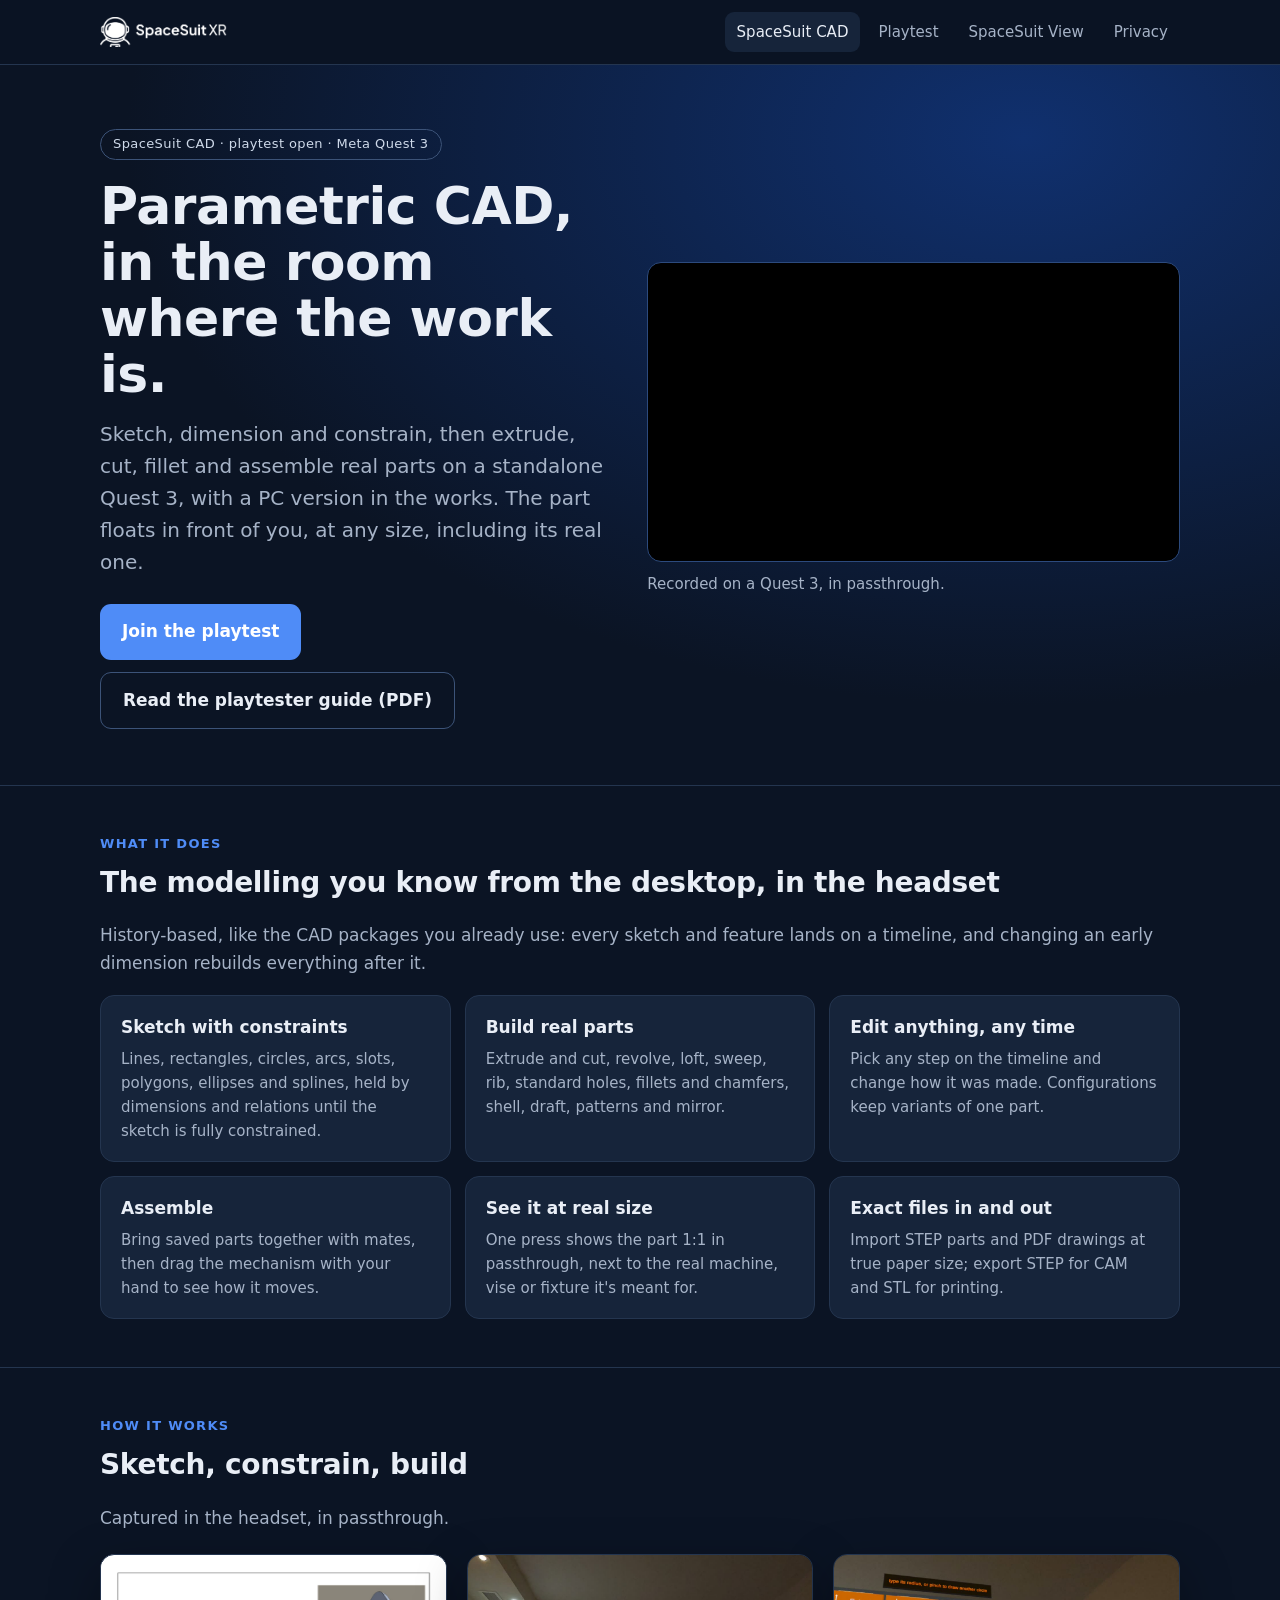
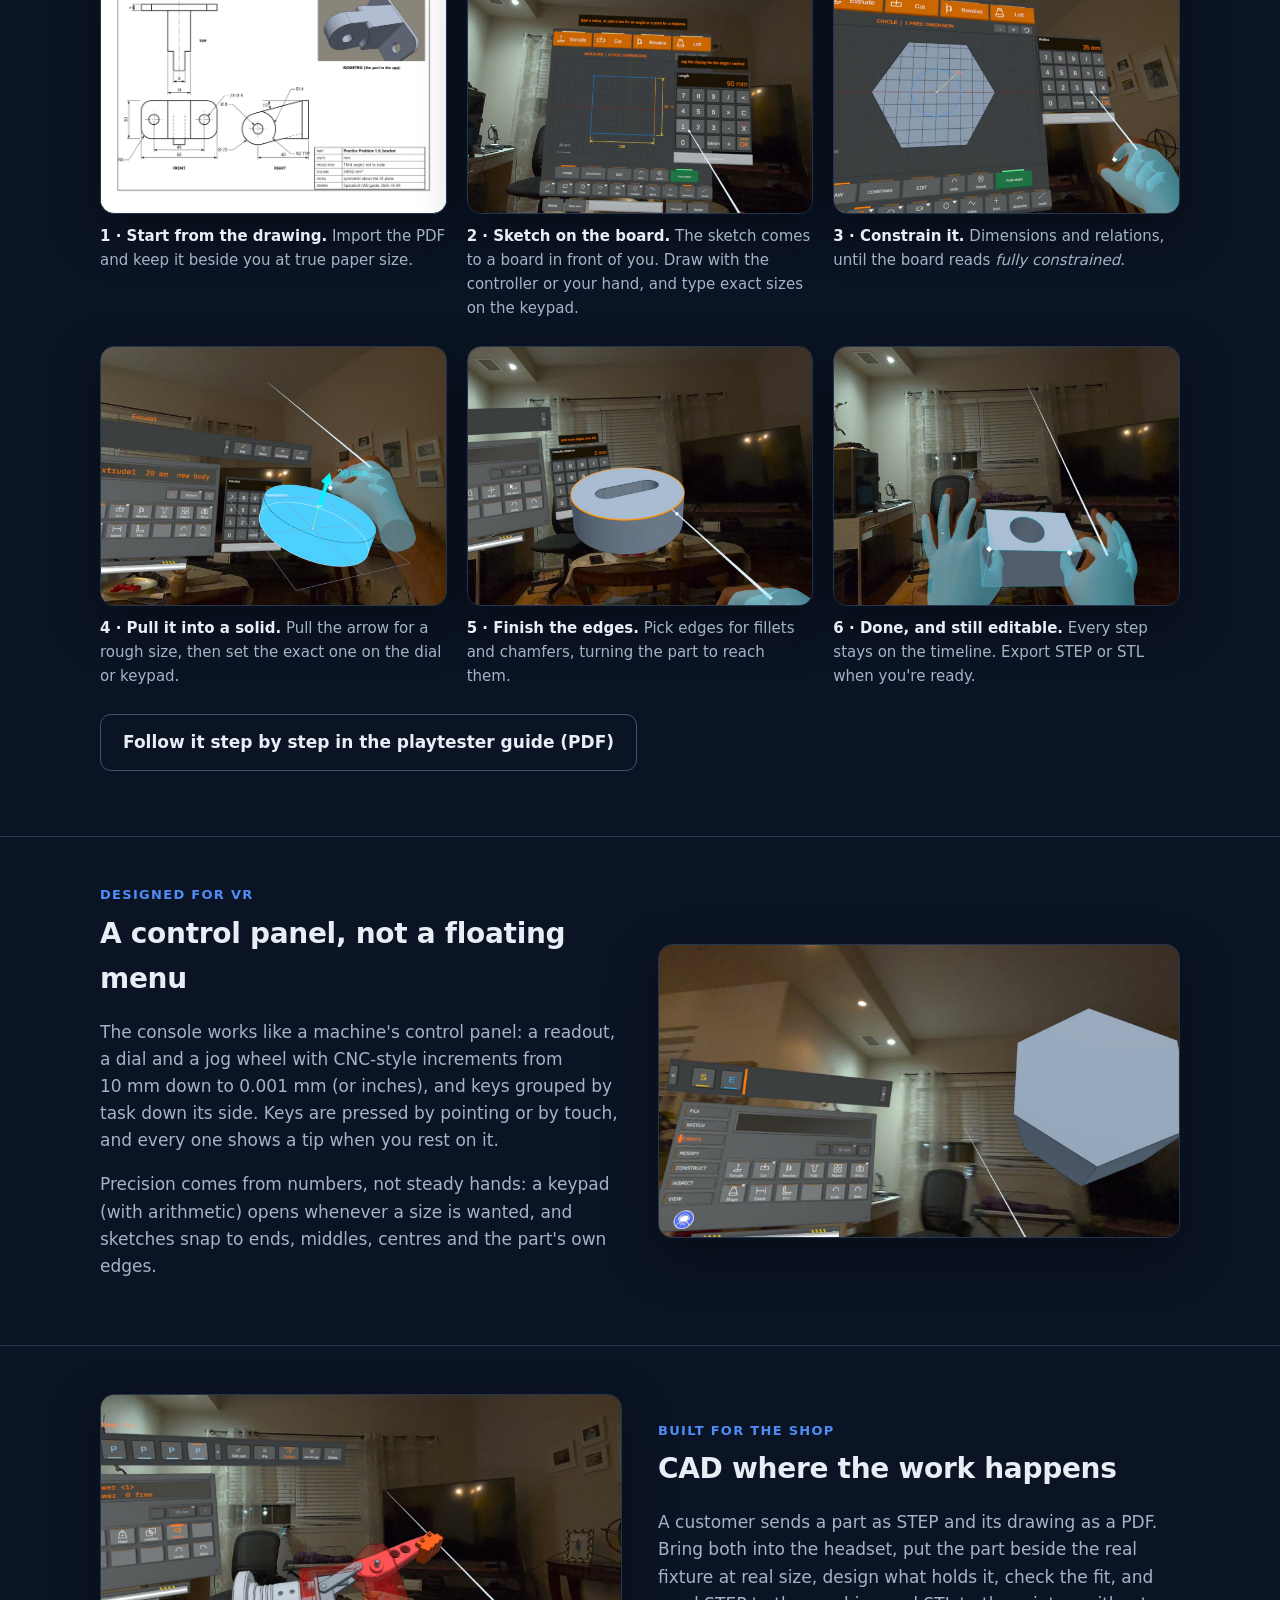
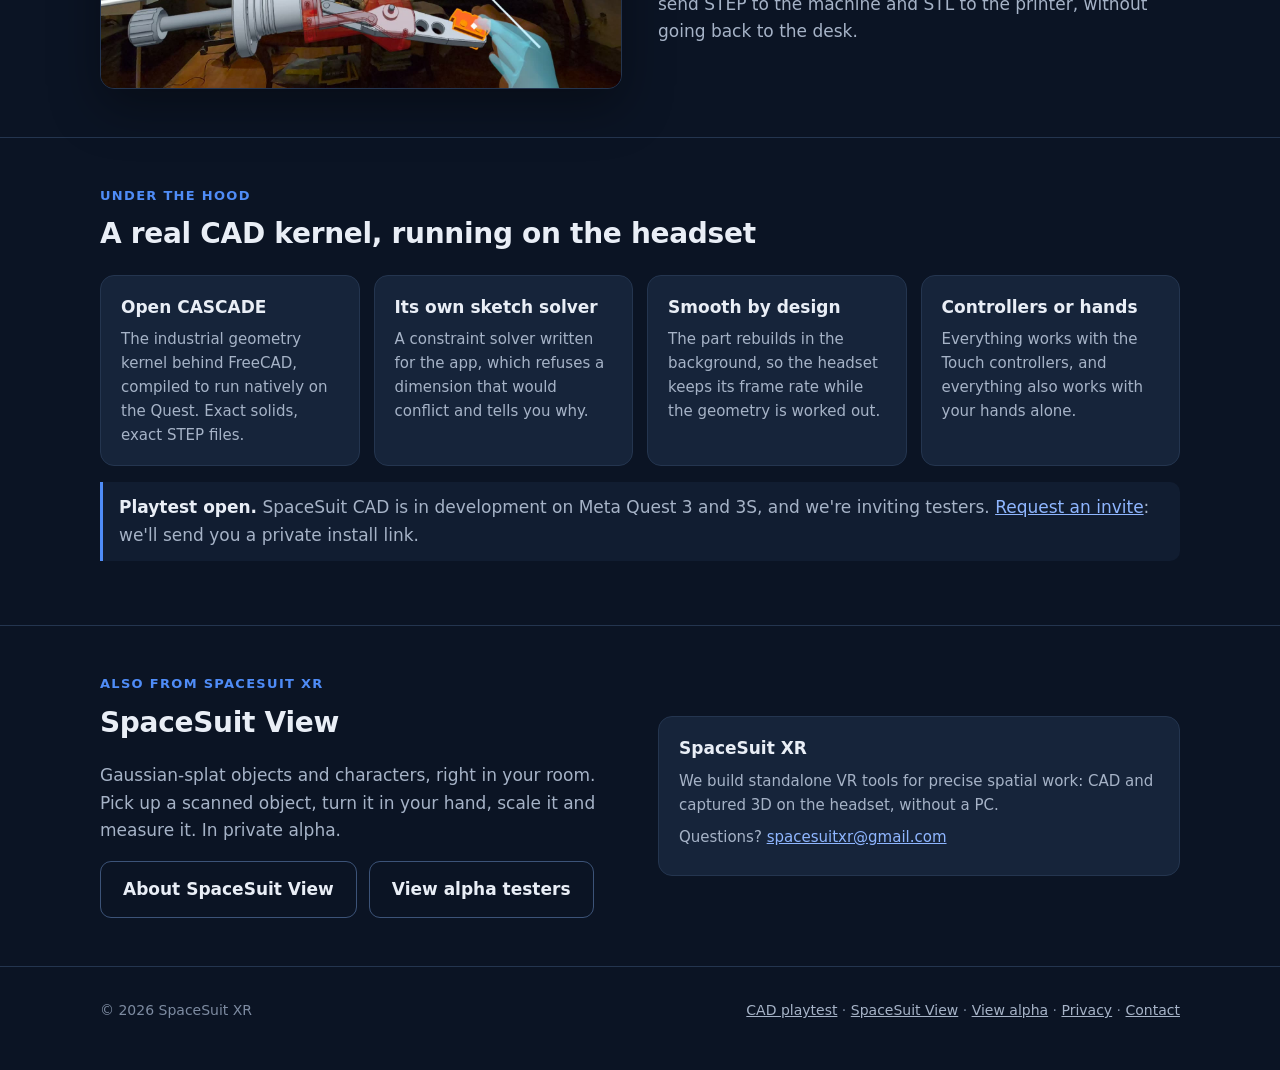
==== commit 2f9236db: "Homepage: guide buttons open the Playtester Guide" ====
--- a/index.html
+++ b/index.html
@@ -35,7 +35,7 @@
             including its real one.</p>
           <div class="btns">
             <a class="btn" href="/playtest/">Join the playtest</a>
-            <a class="btn ghost" href="/guide/SpaceSuit-CAD-Quick-Start.pdf">Read the quick start (PDF)</a>
+            <a class="btn ghost" href="/guide/SpaceSuit-CAD-Playtester-Guide.pdf">Read the playtester guide (PDF)</a>
           </div>
         </div>
         <figure class="shot"><div class="video"><iframe src="https://www.youtube-nocookie.com/embed/oJB5VnO7nI0?rel=0"
@@ -82,7 +82,7 @@
         <figure class="shot"><img src="/assets/cad/v2/block-in-hands.jpg" alt="A finished block with a hole, held in both hands">
           <figcaption><b>6 · Done, and still editable.</b> Every step stays on the timeline. Export STEP or STL when you're ready.</figcaption></figure>
       </div>
-      <p><a class="btn ghost" href="/guide/SpaceSuit-CAD-Quick-Start.pdf">Follow it step by step in the quick start (PDF)</a></p>
+      <p><a class="btn ghost" href="/guide/SpaceSuit-CAD-Playtester-Guide.pdf">Follow it step by step in the playtester guide (PDF)</a></p>
     </div>
   </section>
 
